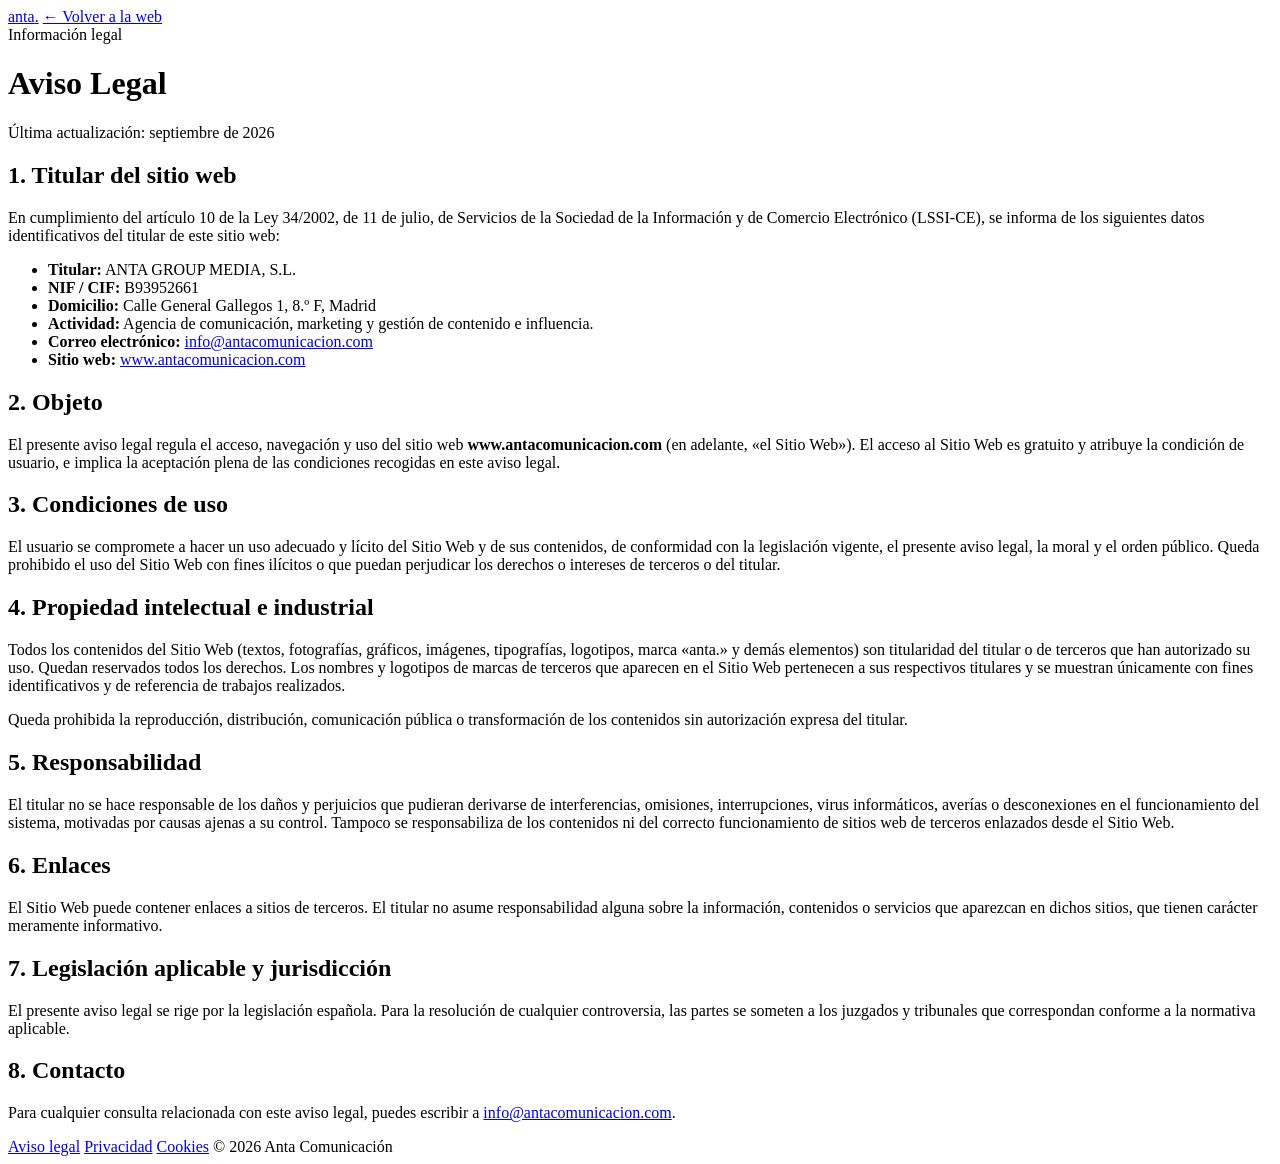
==== aviso-legal.html @ 34748390 "Legal: datos de ANTA GROUP MEDIA, S.L. (NIF, domicilio) en aviso legal y privacidad Co-Authored-By: " ====
<!DOCTYPE html>
<html lang="es">
<head>
<meta charset="UTF-8">
<meta name="viewport" content="width=device-width, initial-scale=1.0">
<title>Aviso Legal — Anta Comunicación</title>
<meta name="description" content="Aviso legal de Anta Comunicación conforme a la Ley 34/2002 (LSSI-CE).">
<meta name="robots" content="index,follow">
<link rel="icon" href="/favicon.ico" sizes="any">
<link rel="icon" type="image/png" sizes="32x32" href="/favicon-32.png">
<link rel="apple-touch-icon" sizes="180x180" href="/favicon-180.png">
<meta name="theme-color" content="#2B1C14">
<link rel="stylesheet" href="/fonts.css">
<link rel="stylesheet" href="/legal.css">
</head>
<body>
<header class="lgnav">
  <a class="logo" href="/">anta<span class="d">.</span></a>
  <a class="back" href="/">← Volver a la web</a>
</header>

<main class="lgwrap">
  <div class="eye">Información legal</div>
  <h1>Aviso Legal</h1>
  <p class="updated">Última actualización: septiembre de 2026</p>

  <h2>1. Titular del sitio web</h2>
  <p>En cumplimiento del artículo 10 de la Ley 34/2002, de 11 de julio, de Servicios de la Sociedad de la Información y de Comercio Electrónico (LSSI-CE), se informa de los siguientes datos identificativos del titular de este sitio web:</p>
  <ul>
    <li><strong>Titular:</strong> ANTA GROUP MEDIA, S.L.</li>
    <li><strong>NIF / CIF:</strong> B93952661</li>
    <li><strong>Domicilio:</strong> Calle General Gallegos 1, 8.º F, Madrid</li>
    <li><strong>Actividad:</strong> Agencia de comunicación, marketing y gestión de contenido e influencia.</li>
    <li><strong>Correo electrónico:</strong> <a href="mailto:info@antacomunicacion.com">info@antacomunicacion.com</a></li>
    <li><strong>Sitio web:</strong> <a href="https://www.antacomunicacion.com">www.antacomunicacion.com</a></li>
  </ul>

  <h2>2. Objeto</h2>
  <p>El presente aviso legal regula el acceso, navegación y uso del sitio web <strong>www.antacomunicacion.com</strong> (en adelante, «el Sitio Web»). El acceso al Sitio Web es gratuito y atribuye la condición de usuario, e implica la aceptación plena de las condiciones recogidas en este aviso legal.</p>

  <h2>3. Condiciones de uso</h2>
  <p>El usuario se compromete a hacer un uso adecuado y lícito del Sitio Web y de sus contenidos, de conformidad con la legislación vigente, el presente aviso legal, la moral y el orden público. Queda prohibido el uso del Sitio Web con fines ilícitos o que puedan perjudicar los derechos o intereses de terceros o del titular.</p>

  <h2>4. Propiedad intelectual e industrial</h2>
  <p>Todos los contenidos del Sitio Web (textos, fotografías, gráficos, imágenes, tipografías, logotipos, marca «anta.» y demás elementos) son titularidad del titular o de terceros que han autorizado su uso. Quedan reservados todos los derechos. Los nombres y logotipos de marcas de terceros que aparecen en el Sitio Web pertenecen a sus respectivos titulares y se muestran únicamente con fines identificativos y de referencia de trabajos realizados.</p>
  <p>Queda prohibida la reproducción, distribución, comunicación pública o transformación de los contenidos sin autorización expresa del titular.</p>

  <h2>5. Responsabilidad</h2>
  <p>El titular no se hace responsable de los daños y perjuicios que pudieran derivarse de interferencias, omisiones, interrupciones, virus informáticos, averías o desconexiones en el funcionamiento del sistema, motivadas por causas ajenas a su control. Tampoco se responsabiliza de los contenidos ni del correcto funcionamiento de sitios web de terceros enlazados desde el Sitio Web.</p>

  <h2>6. Enlaces</h2>
  <p>El Sitio Web puede contener enlaces a sitios de terceros. El titular no asume responsabilidad alguna sobre la información, contenidos o servicios que aparezcan en dichos sitios, que tienen carácter meramente informativo.</p>

  <h2>7. Legislación aplicable y jurisdicción</h2>
  <p>El presente aviso legal se rige por la legislación española. Para la resolución de cualquier controversia, las partes se someten a los juzgados y tribunales que correspondan conforme a la normativa aplicable.</p>

  <h2>8. Contacto</h2>
  <p>Para cualquier consulta relacionada con este aviso legal, puedes escribir a <a href="mailto:info@antacomunicacion.com">info@antacomunicacion.com</a>.</p>
</main>

<footer class="lgfoot">
  <a href="/aviso-legal.html">Aviso legal</a>
  <a href="/privacidad.html">Privacidad</a>
  <a href="/cookies.html">Cookies</a>
  <span>© 2026 Anta Comunicación</span>
</footer>
</body>
</html>
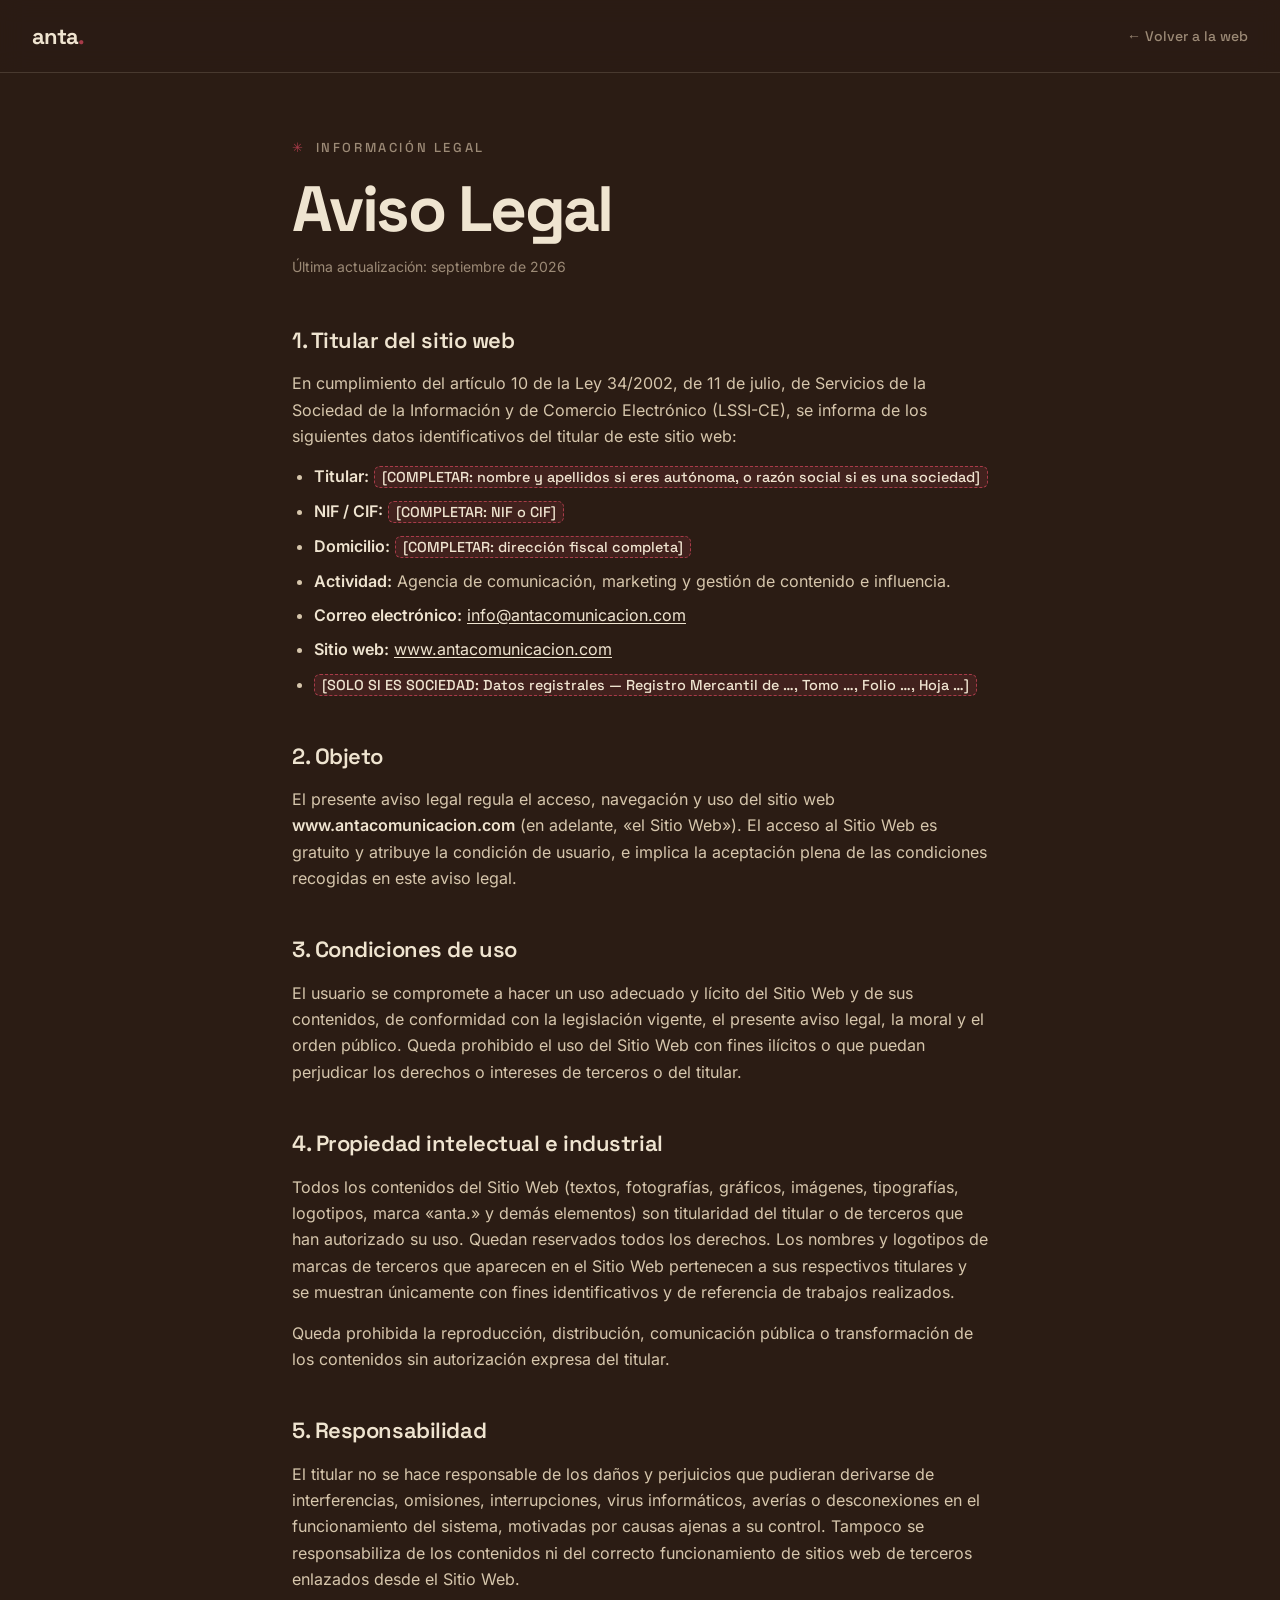
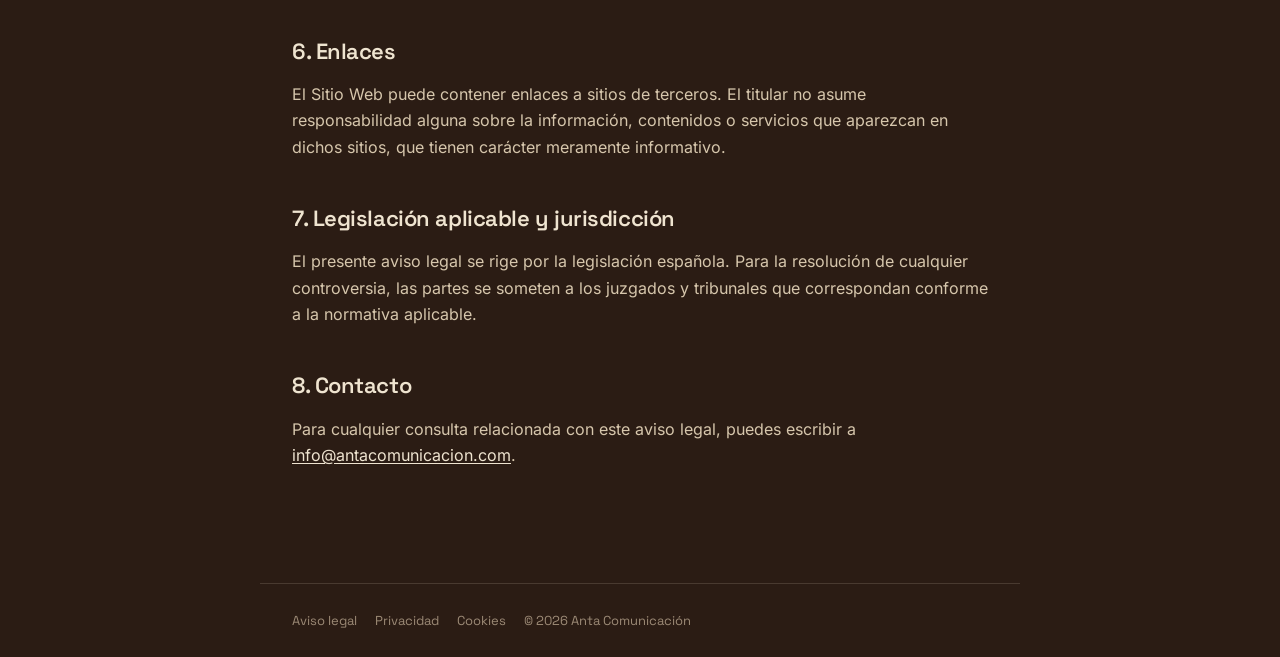
==== commit 27861a53: "Cumplimiento legal (aviso legal, privacidad, cookies) + fuentes autoalojadas + formulario con consen" ====
--- a/aviso-legal.html
+++ b/aviso-legal.html
@@ -27,12 +27,13 @@
   <h2>1. Titular del sitio web</h2>
   <p>En cumplimiento del artículo 10 de la Ley 34/2002, de 11 de julio, de Servicios de la Sociedad de la Información y de Comercio Electrónico (LSSI-CE), se informa de los siguientes datos identificativos del titular de este sitio web:</p>
   <ul>
-    <li><strong>Titular:</strong> ANTA GROUP MEDIA, S.L.</li>
-    <li><strong>NIF / CIF:</strong> B93952661</li>
-    <li><strong>Domicilio:</strong> Calle General Gallegos 1, 8.º F, Madrid</li>
+    <li><strong>Titular:</strong> <span class="ph">[COMPLETAR: nombre y apellidos si eres autónoma, o razón social si es una sociedad]</span></li>
+    <li><strong>NIF / CIF:</strong> <span class="ph">[COMPLETAR: NIF o CIF]</span></li>
+    <li><strong>Domicilio:</strong> <span class="ph">[COMPLETAR: dirección fiscal completa]</span></li>
     <li><strong>Actividad:</strong> Agencia de comunicación, marketing y gestión de contenido e influencia.</li>
     <li><strong>Correo electrónico:</strong> <a href="mailto:info@antacomunicacion.com">info@antacomunicacion.com</a></li>
     <li><strong>Sitio web:</strong> <a href="https://www.antacomunicacion.com">www.antacomunicacion.com</a></li>
+    <li><span class="ph">[SOLO SI ES SOCIEDAD: Datos registrales — Registro Mercantil de …, Tomo …, Folio …, Hoja …]</span></li>
   </ul>
 
   <h2>2. Objeto</h2>
--- a/fonts.css
+++ b/fonts.css
@@ -0,0 +1,19 @@
+/* Fuentes autoalojadas — sin llamadas a Google (privacidad RGPD) */
+/* Space Grotesk */
+@font-face{font-family:'Space Grotesk';font-style:normal;font-weight:400;font-display:swap;src:url('/fonts/space-grotesk-latin-400-normal.woff2') format('woff2');unicode-range:U+0000-00FF,U+0131,U+0152-0153,U+02BB-02BC,U+02C6,U+02DA,U+02DC,U+0304,U+0308,U+0329,U+2000-206F,U+2074,U+20AC,U+2122,U+2191,U+2193,U+2212,U+2215,U+FEFF,U+FFFD}
+@font-face{font-family:'Space Grotesk';font-style:normal;font-weight:400;font-display:swap;src:url('/fonts/space-grotesk-latin-ext-400-normal.woff2') format('woff2');unicode-range:U+0100-02AF,U+0304,U+0308,U+0329,U+1E00-1E9F,U+1EF2-1EFF,U+2020,U+20A0-20AB,U+20AD-20C0,U+2113,U+2C60-2C7F,U+A720-A7FF}
+@font-face{font-family:'Space Grotesk';font-style:normal;font-weight:500;font-display:swap;src:url('/fonts/space-grotesk-latin-500-normal.woff2') format('woff2');unicode-range:U+0000-00FF,U+0131,U+0152-0153,U+02BB-02BC,U+02C6,U+02DA,U+02DC,U+0304,U+0308,U+0329,U+2000-206F,U+2074,U+20AC,U+2122,U+2191,U+2193,U+2212,U+2215,U+FEFF,U+FFFD}
+@font-face{font-family:'Space Grotesk';font-style:normal;font-weight:500;font-display:swap;src:url('/fonts/space-grotesk-latin-ext-500-normal.woff2') format('woff2');unicode-range:U+0100-02AF,U+0304,U+0308,U+0329,U+1E00-1E9F,U+1EF2-1EFF,U+2020,U+20A0-20AB,U+20AD-20C0,U+2113,U+2C60-2C7F,U+A720-A7FF}
+@font-face{font-family:'Space Grotesk';font-style:normal;font-weight:600;font-display:swap;src:url('/fonts/space-grotesk-latin-600-normal.woff2') format('woff2');unicode-range:U+0000-00FF,U+0131,U+0152-0153,U+02BB-02BC,U+02C6,U+02DA,U+02DC,U+0304,U+0308,U+0329,U+2000-206F,U+2074,U+20AC,U+2122,U+2191,U+2193,U+2212,U+2215,U+FEFF,U+FFFD}
+@font-face{font-family:'Space Grotesk';font-style:normal;font-weight:600;font-display:swap;src:url('/fonts/space-grotesk-latin-ext-600-normal.woff2') format('woff2');unicode-range:U+0100-02AF,U+0304,U+0308,U+0329,U+1E00-1E9F,U+1EF2-1EFF,U+2020,U+20A0-20AB,U+20AD-20C0,U+2113,U+2C60-2C7F,U+A720-A7FF}
+@font-face{font-family:'Space Grotesk';font-style:normal;font-weight:700;font-display:swap;src:url('/fonts/space-grotesk-latin-700-normal.woff2') format('woff2');unicode-range:U+0000-00FF,U+0131,U+0152-0153,U+02BB-02BC,U+02C6,U+02DA,U+02DC,U+0304,U+0308,U+0329,U+2000-206F,U+2074,U+20AC,U+2122,U+2191,U+2193,U+2212,U+2215,U+FEFF,U+FFFD}
+@font-face{font-family:'Space Grotesk';font-style:normal;font-weight:700;font-display:swap;src:url('/fonts/space-grotesk-latin-ext-700-normal.woff2') format('woff2');unicode-range:U+0100-02AF,U+0304,U+0308,U+0329,U+1E00-1E9F,U+1EF2-1EFF,U+2020,U+20A0-20AB,U+20AD-20C0,U+2113,U+2C60-2C7F,U+A720-A7FF}
+/* Inter */
+@font-face{font-family:'Inter';font-style:normal;font-weight:400;font-display:swap;src:url('/fonts/inter-latin-400-normal.woff2') format('woff2');unicode-range:U+0000-00FF,U+0131,U+0152-0153,U+02BB-02BC,U+02C6,U+02DA,U+02DC,U+0304,U+0308,U+0329,U+2000-206F,U+2074,U+20AC,U+2122,U+2191,U+2193,U+2212,U+2215,U+FEFF,U+FFFD}
+@font-face{font-family:'Inter';font-style:normal;font-weight:400;font-display:swap;src:url('/fonts/inter-latin-ext-400-normal.woff2') format('woff2');unicode-range:U+0100-02AF,U+0304,U+0308,U+0329,U+1E00-1E9F,U+1EF2-1EFF,U+2020,U+20A0-20AB,U+20AD-20C0,U+2113,U+2C60-2C7F,U+A720-A7FF}
+@font-face{font-family:'Inter';font-style:normal;font-weight:500;font-display:swap;src:url('/fonts/inter-latin-500-normal.woff2') format('woff2');unicode-range:U+0000-00FF,U+0131,U+0152-0153,U+02BB-02BC,U+02C6,U+02DA,U+02DC,U+0304,U+0308,U+0329,U+2000-206F,U+2074,U+20AC,U+2122,U+2191,U+2193,U+2212,U+2215,U+FEFF,U+FFFD}
+@font-face{font-family:'Inter';font-style:normal;font-weight:500;font-display:swap;src:url('/fonts/inter-latin-ext-500-normal.woff2') format('woff2');unicode-range:U+0100-02AF,U+0304,U+0308,U+0329,U+1E00-1E9F,U+1EF2-1EFF,U+2020,U+20A0-20AB,U+20AD-20C0,U+2113,U+2C60-2C7F,U+A720-A7FF}
+@font-face{font-family:'Inter';font-style:normal;font-weight:600;font-display:swap;src:url('/fonts/inter-latin-600-normal.woff2') format('woff2');unicode-range:U+0000-00FF,U+0131,U+0152-0153,U+02BB-02BC,U+02C6,U+02DA,U+02DC,U+0304,U+0308,U+0329,U+2000-206F,U+2074,U+20AC,U+2122,U+2191,U+2193,U+2212,U+2215,U+FEFF,U+FFFD}
+@font-face{font-family:'Inter';font-style:normal;font-weight:600;font-display:swap;src:url('/fonts/inter-latin-ext-600-normal.woff2') format('woff2');unicode-range:U+0100-02AF,U+0304,U+0308,U+0329,U+1E00-1E9F,U+1EF2-1EFF,U+2020,U+20A0-20AB,U+20AD-20C0,U+2113,U+2C60-2C7F,U+A720-A7FF}
+@font-face{font-family:'Inter';font-style:normal;font-weight:700;font-display:swap;src:url('/fonts/inter-latin-700-normal.woff2') format('woff2');unicode-range:U+0000-00FF,U+0131,U+0152-0153,U+02BB-02BC,U+02C6,U+02DA,U+02DC,U+0304,U+0308,U+0329,U+2000-206F,U+2074,U+20AC,U+2122,U+2191,U+2193,U+2212,U+2215,U+FEFF,U+FFFD}
+@font-face{font-family:'Inter';font-style:normal;font-weight:700;font-display:swap;src:url('/fonts/inter-latin-ext-700-normal.woff2') format('woff2');unicode-range:U+0100-02AF,U+0304,U+0308,U+0329,U+1E00-1E9F,U+1EF2-1EFF,U+2020,U+20A0-20AB,U+20AD-20C0,U+2113,U+2C60-2C7F,U+A720-A7FF}
--- a/legal.css
+++ b/legal.css
@@ -0,0 +1,33 @@
+:root{
+  --hueso:#EFE4D0;--paper:#F6EEDF;--asfalto:#2B1C14;--asfalto-2:#3A281E;
+  --lime:#A83B49;--grey:#9C8A76;--line:rgba(239,228,208,.15);
+  --disp:'Space Grotesk',sans-serif;--body:'Inter',sans-serif;
+}
+*{margin:0;padding:0;box-sizing:border-box}
+html{scroll-behavior:smooth}
+body{background:var(--asfalto);color:var(--hueso);font-family:var(--body);-webkit-font-smoothing:antialiased;line-height:1.65}
+a{color:inherit}
+.lgnav{position:sticky;top:0;z-index:10;display:flex;justify-content:space-between;align-items:center;padding:18px 32px;background:rgba(43,28,20,.85);backdrop-filter:blur(12px);border-bottom:1px solid var(--line)}
+.lgnav .logo{font-family:var(--disp);font-weight:700;font-size:22px;letter-spacing:-.05em;text-decoration:none;color:var(--hueso)}
+.lgnav .logo .d{color:var(--lime)}
+.lgnav .back{font-family:var(--disp);font-weight:500;font-size:14px;color:var(--grey);text-decoration:none;transition:color .2s}
+.lgnav .back:hover{color:var(--hueso)}
+.lgwrap{max-width:760px;margin:0 auto;padding:64px 32px 100px}
+.lgwrap .eye{font-family:var(--disp);font-weight:500;font-size:13px;letter-spacing:.2em;text-transform:uppercase;color:var(--grey);margin-bottom:18px;display:flex;align-items:center;gap:10px}
+.lgwrap .eye:before{content:"✳";color:var(--lime)}
+.lgwrap h1{font-family:var(--disp);font-weight:700;font-size:clamp(36px,7vw,64px);letter-spacing:-.04em;line-height:1;margin-bottom:14px}
+.lgwrap .updated{font-size:14px;color:var(--grey);margin-bottom:44px}
+.lgwrap h2{font-family:var(--disp);font-weight:600;font-size:22px;letter-spacing:-.02em;margin:40px 0 12px;color:var(--hueso)}
+.lgwrap h3{font-family:var(--disp);font-weight:600;font-size:17px;margin:26px 0 8px;color:var(--hueso)}
+.lgwrap p{color:#D6C6AC;margin:0 0 14px}
+.lgwrap ul{color:#D6C6AC;margin:0 0 14px;padding-left:22px}
+.lgwrap li{margin:0 0 8px}
+.lgwrap a{color:var(--hueso);text-decoration:underline;text-underline-offset:2px}
+.lgwrap strong{color:var(--hueso);font-weight:600}
+.lgwrap table{width:100%;border-collapse:collapse;margin:10px 0 20px;font-size:14px}
+.lgwrap th,.lgwrap td{border:1px solid var(--line);padding:10px 12px;text-align:left;color:#D6C6AC;vertical-align:top}
+.lgwrap th{font-family:var(--disp);font-weight:600;color:var(--hueso);background:rgba(239,228,208,.04)}
+.ph{background:rgba(168,59,73,.18);border:1px dashed var(--lime);border-radius:6px;padding:1px 7px;color:var(--hueso);font-family:var(--disp);font-size:.9em;font-weight:500}
+.lgfoot{border-top:1px solid var(--line);max-width:760px;margin:0 auto;padding:26px 32px;display:flex;gap:18px;flex-wrap:wrap;font-family:var(--disp);font-size:13px;color:var(--grey)}
+.lgfoot a{color:var(--grey);text-decoration:none;transition:color .2s}
+.lgfoot a:hover{color:var(--hueso)}
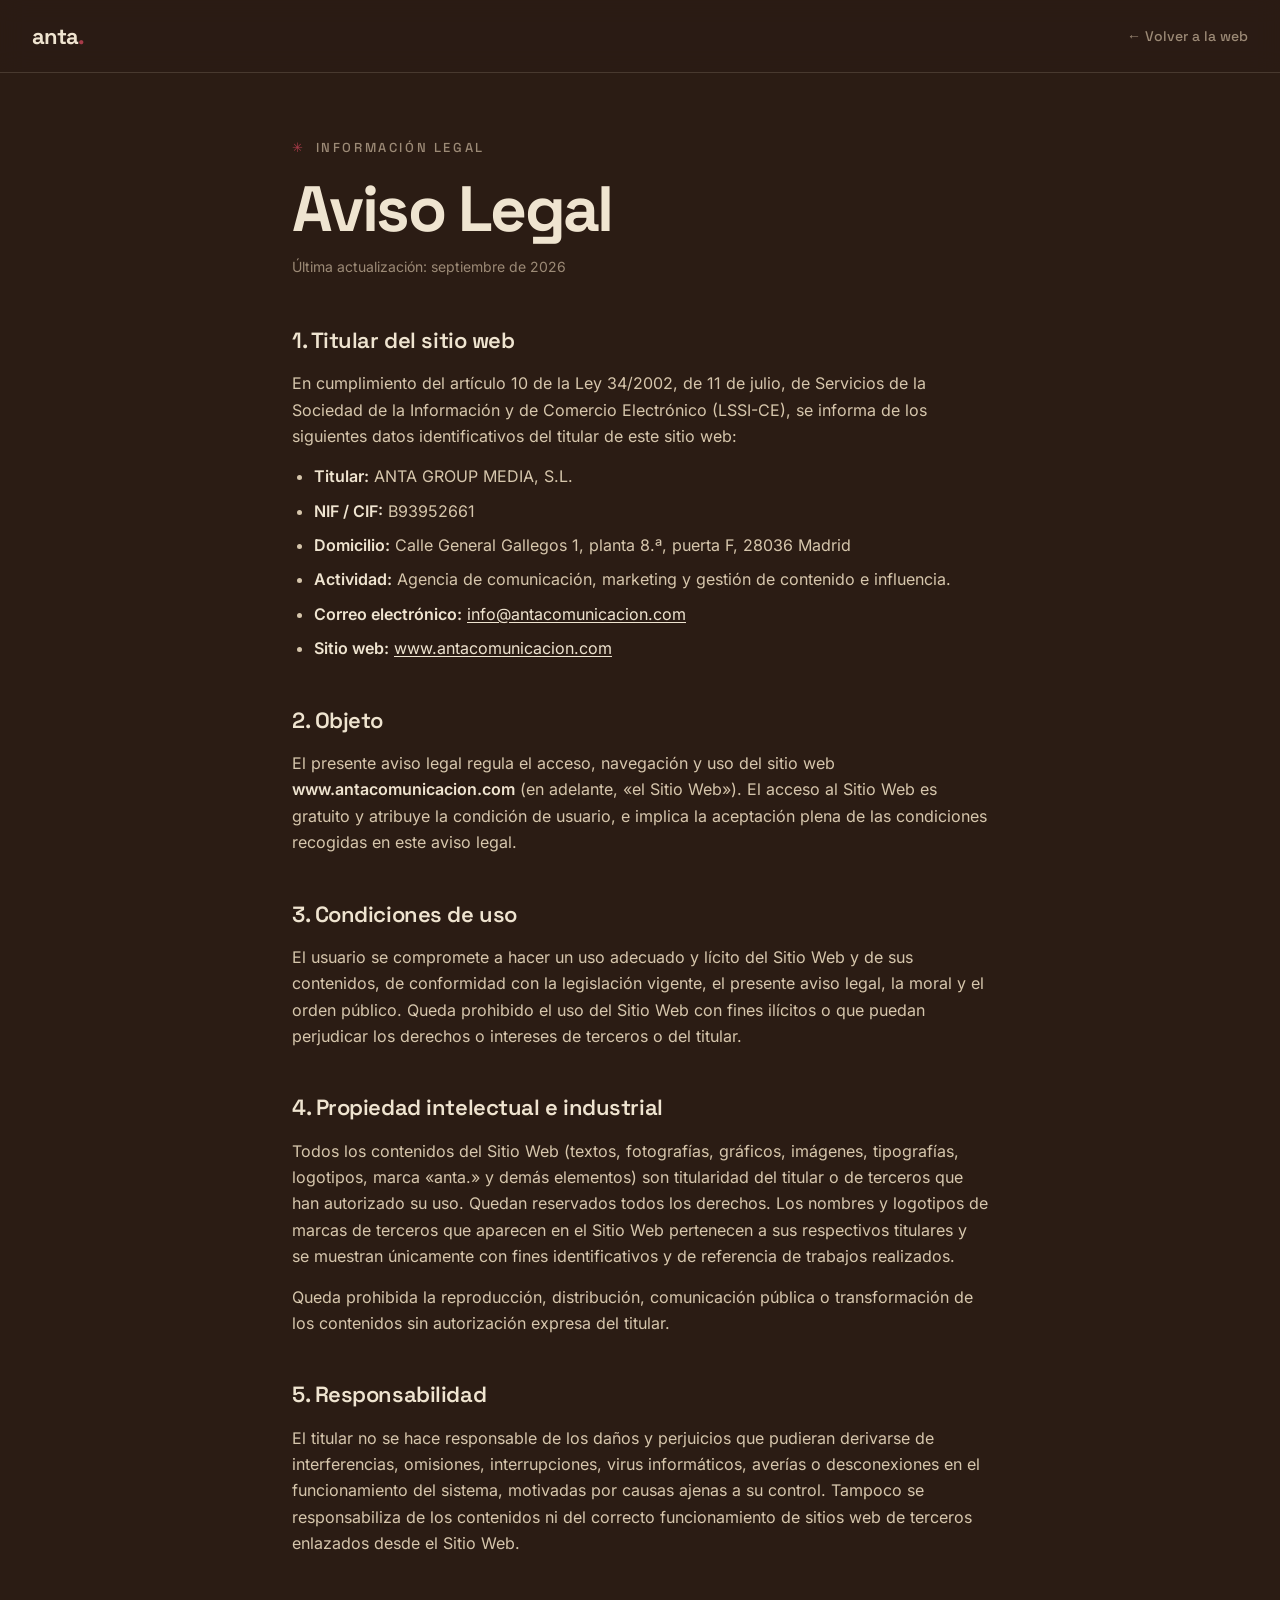
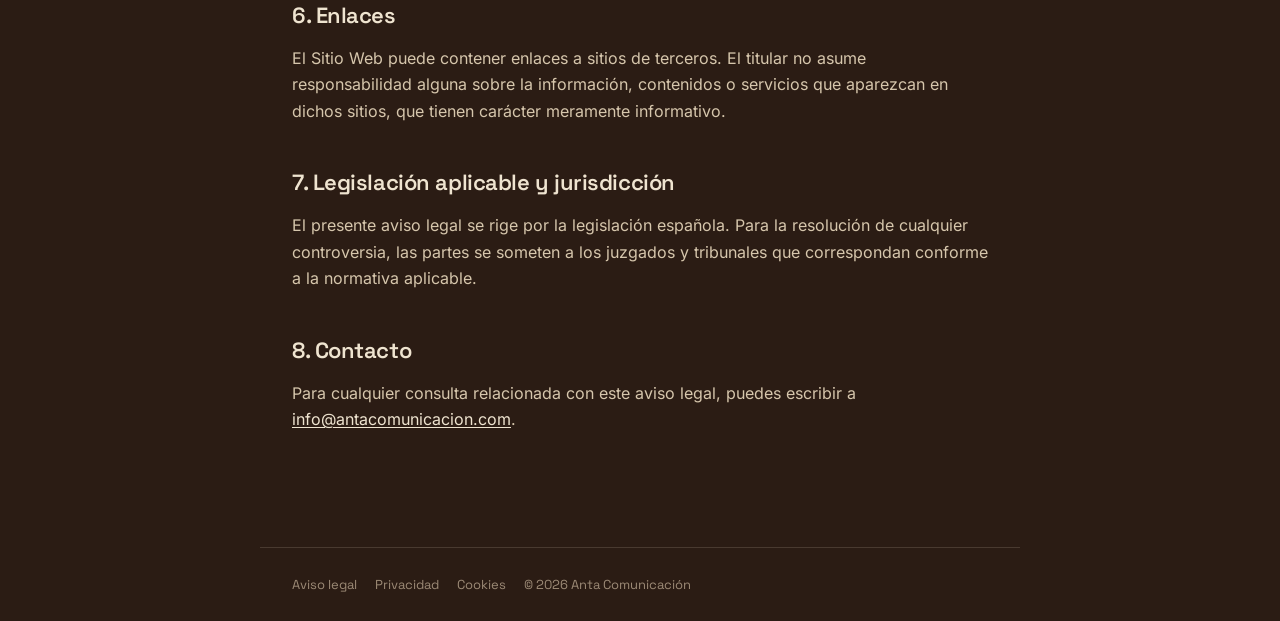
==== commit 6fb16933: "Cumplimiento y humanización: domicilio completo (CP 28036), textos legales sin tono IA, foco accesib" ====
--- a/aviso-legal.html
+++ b/aviso-legal.html
@@ -27,13 +27,12 @@
   <h2>1. Titular del sitio web</h2>
   <p>En cumplimiento del artículo 10 de la Ley 34/2002, de 11 de julio, de Servicios de la Sociedad de la Información y de Comercio Electrónico (LSSI-CE), se informa de los siguientes datos identificativos del titular de este sitio web:</p>
   <ul>
-    <li><strong>Titular:</strong> <span class="ph">[COMPLETAR: nombre y apellidos si eres autónoma, o razón social si es una sociedad]</span></li>
-    <li><strong>NIF / CIF:</strong> <span class="ph">[COMPLETAR: NIF o CIF]</span></li>
-    <li><strong>Domicilio:</strong> <span class="ph">[COMPLETAR: dirección fiscal completa]</span></li>
+    <li><strong>Titular:</strong> ANTA GROUP MEDIA, S.L.</li>
+    <li><strong>NIF / CIF:</strong> B93952661</li>
+    <li><strong>Domicilio:</strong> Calle General Gallegos 1, planta 8.ª, puerta F, 28036 Madrid</li>
     <li><strong>Actividad:</strong> Agencia de comunicación, marketing y gestión de contenido e influencia.</li>
     <li><strong>Correo electrónico:</strong> <a href="mailto:info@antacomunicacion.com">info@antacomunicacion.com</a></li>
     <li><strong>Sitio web:</strong> <a href="https://www.antacomunicacion.com">www.antacomunicacion.com</a></li>
-    <li><span class="ph">[SOLO SI ES SOCIEDAD: Datos registrales — Registro Mercantil de …, Tomo …, Folio …, Hoja …]</span></li>
   </ul>
 
   <h2>2. Objeto</h2>
--- a/legal.css
+++ b/legal.css
@@ -7,6 +7,7 @@
 html{scroll-behavior:smooth}
 body{background:var(--asfalto);color:var(--hueso);font-family:var(--body);-webkit-font-smoothing:antialiased;line-height:1.65}
 a{color:inherit}
+a:focus-visible,:focus-visible{outline:2px solid var(--lime);outline-offset:2px;border-radius:3px}
 .lgnav{position:sticky;top:0;z-index:10;display:flex;justify-content:space-between;align-items:center;padding:18px 32px;background:rgba(43,28,20,.85);backdrop-filter:blur(12px);border-bottom:1px solid var(--line)}
 .lgnav .logo{font-family:var(--disp);font-weight:700;font-size:22px;letter-spacing:-.05em;text-decoration:none;color:var(--hueso)}
 .lgnav .logo .d{color:var(--lime)}
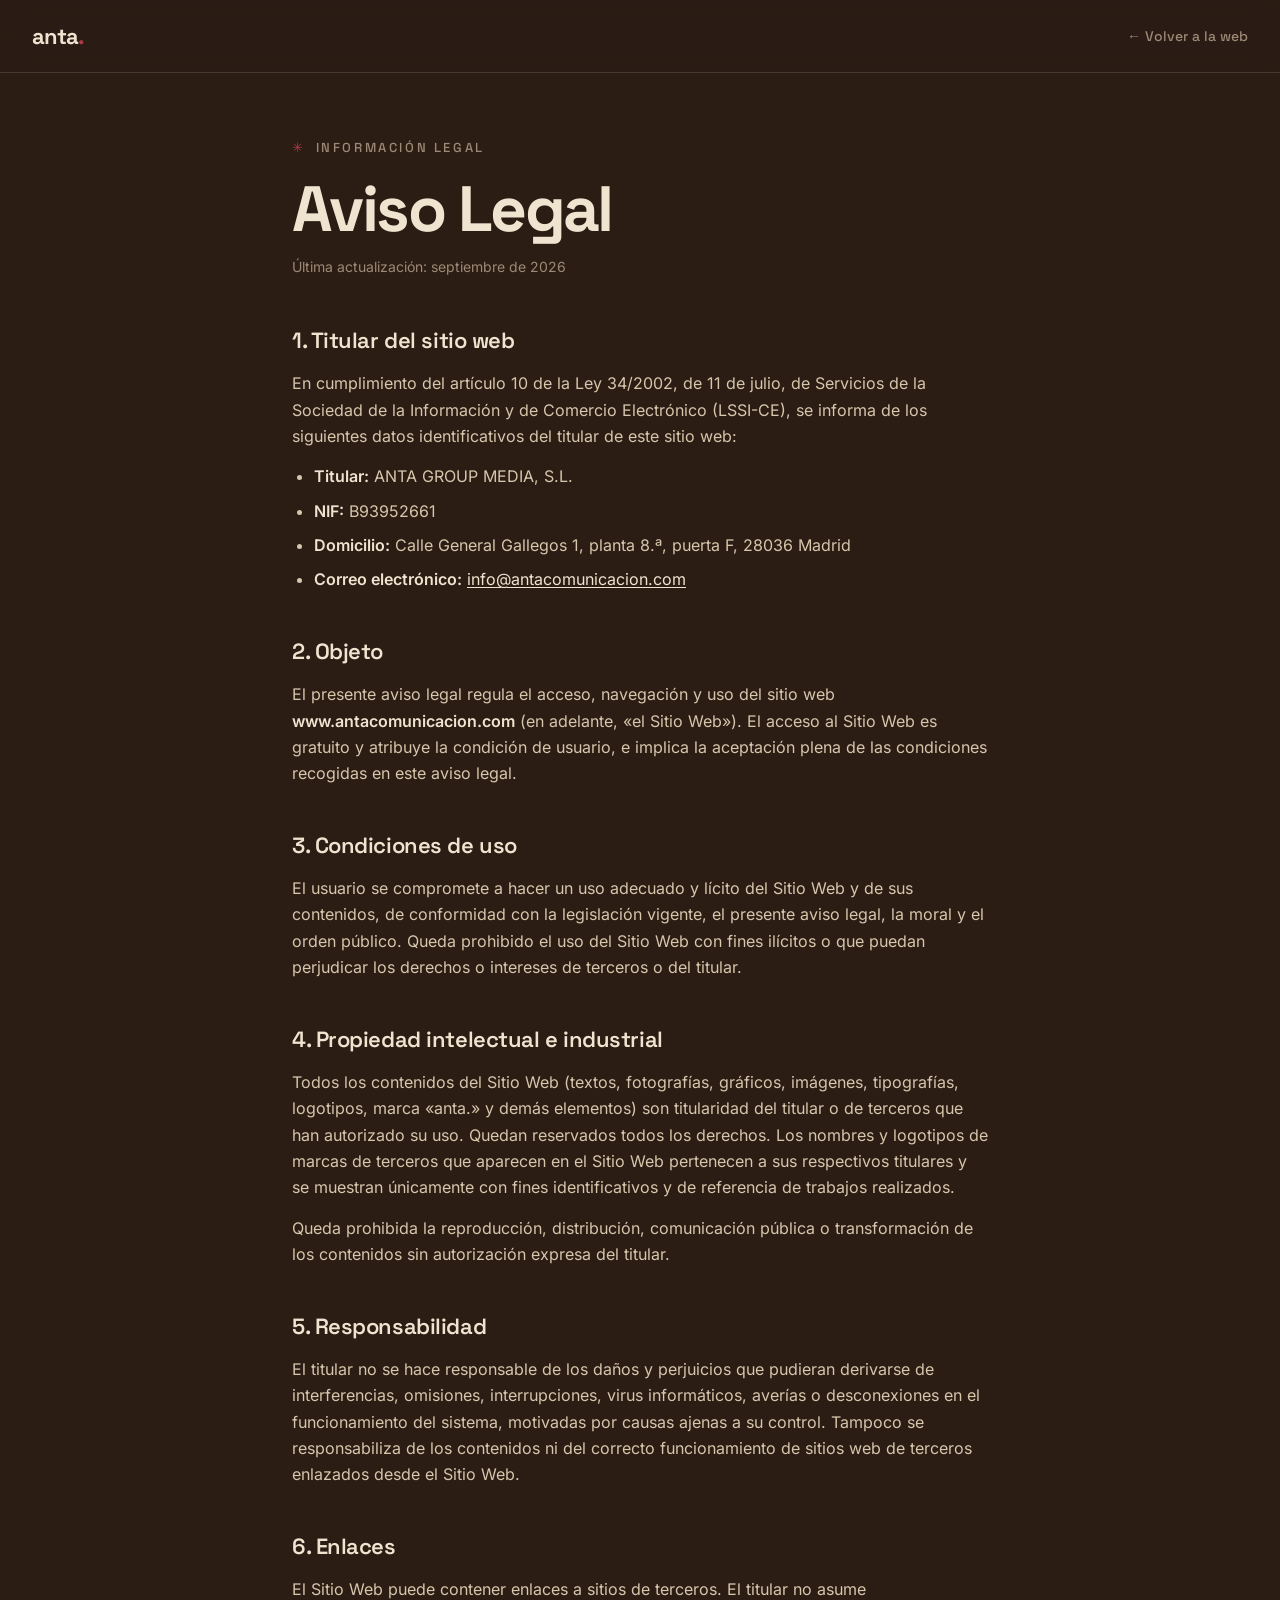
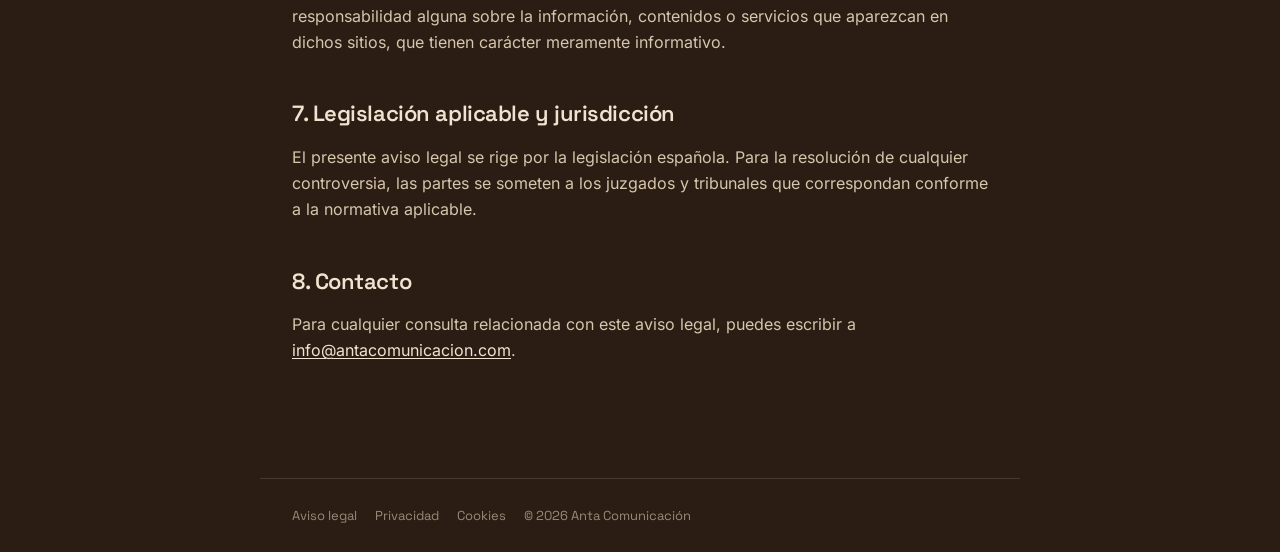
==== commit 7aeb664f: "Minimización de datos: quitar domicilio de privacidad (no exigido por RGPD) y datos accesorios del a" ====
--- a/aviso-legal.html
+++ b/aviso-legal.html
@@ -28,11 +28,9 @@
   <p>En cumplimiento del artículo 10 de la Ley 34/2002, de 11 de julio, de Servicios de la Sociedad de la Información y de Comercio Electrónico (LSSI-CE), se informa de los siguientes datos identificativos del titular de este sitio web:</p>
   <ul>
     <li><strong>Titular:</strong> ANTA GROUP MEDIA, S.L.</li>
-    <li><strong>NIF / CIF:</strong> B93952661</li>
+    <li><strong>NIF:</strong> B93952661</li>
     <li><strong>Domicilio:</strong> Calle General Gallegos 1, planta 8.ª, puerta F, 28036 Madrid</li>
-    <li><strong>Actividad:</strong> Agencia de comunicación, marketing y gestión de contenido e influencia.</li>
     <li><strong>Correo electrónico:</strong> <a href="mailto:info@antacomunicacion.com">info@antacomunicacion.com</a></li>
-    <li><strong>Sitio web:</strong> <a href="https://www.antacomunicacion.com">www.antacomunicacion.com</a></li>
   </ul>
 
   <h2>2. Objeto</h2>
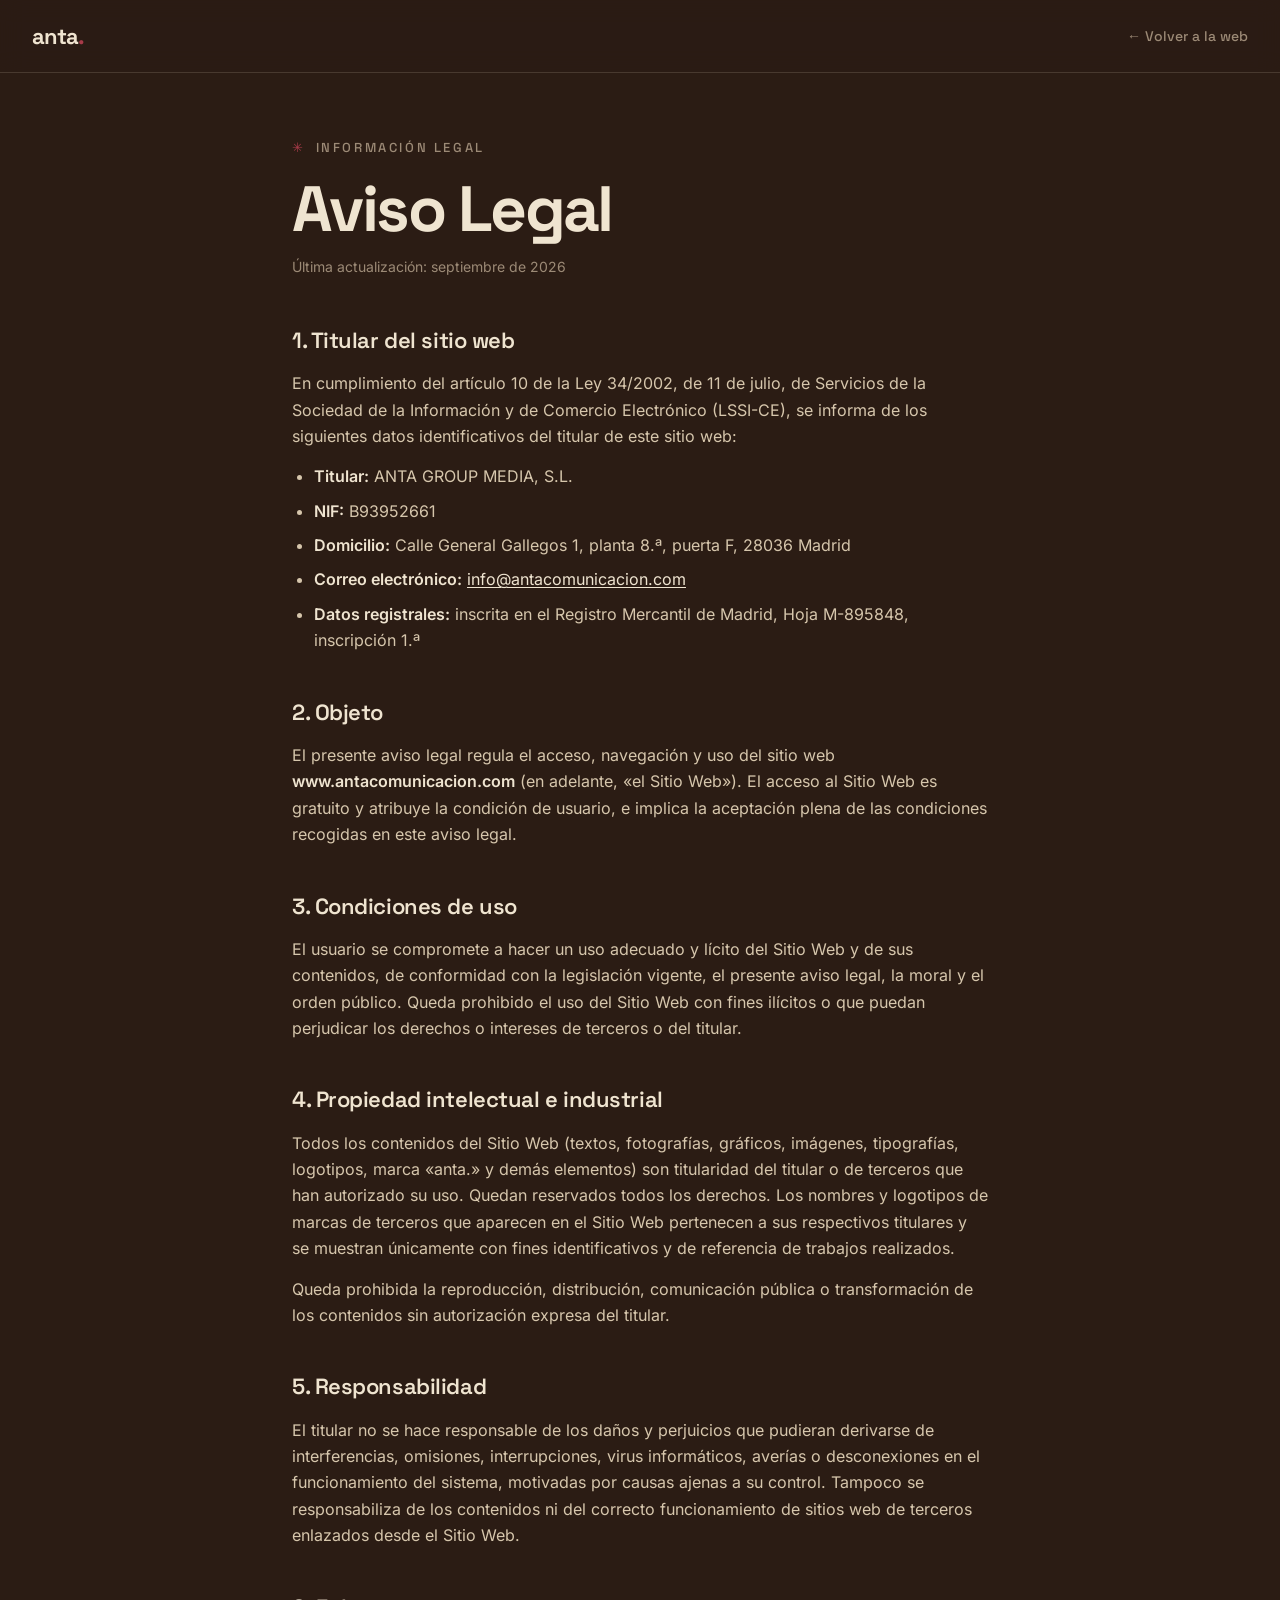
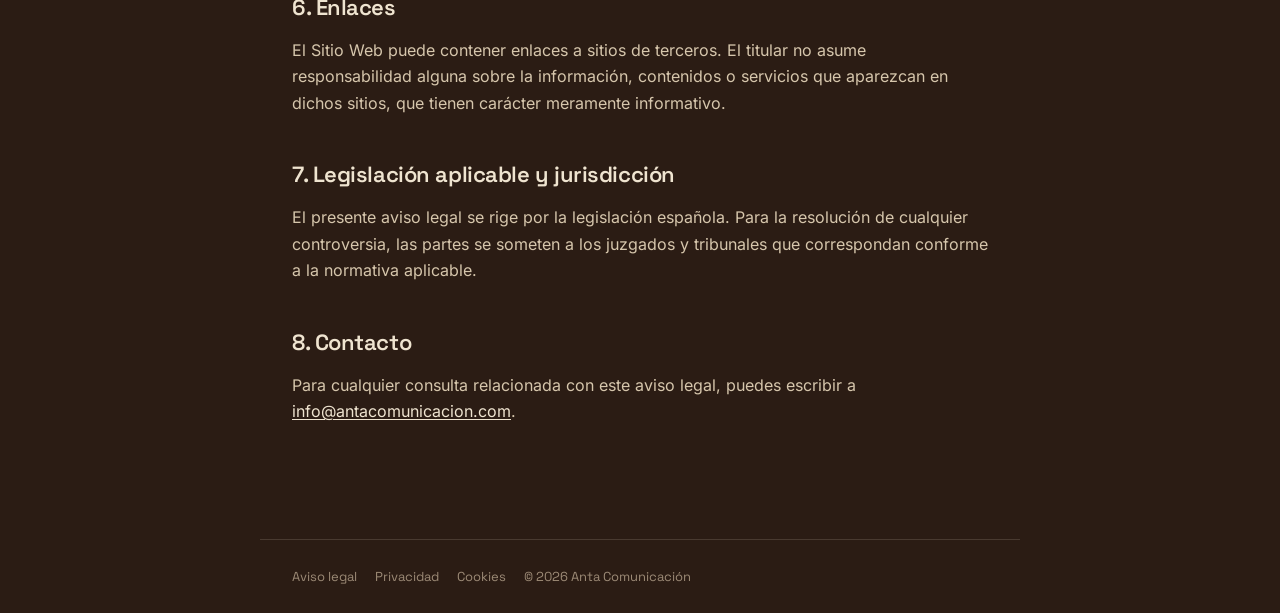
==== commit f69d0e71: "Aviso legal: datos registrales (Registro Mercantil de Madrid, Hoja M-895848, inscripción 1.ª) Co-Aut" ====
--- a/aviso-legal.html
+++ b/aviso-legal.html
@@ -31,6 +31,7 @@
     <li><strong>NIF:</strong> B93952661</li>
     <li><strong>Domicilio:</strong> Calle General Gallegos 1, planta 8.ª, puerta F, 28036 Madrid</li>
     <li><strong>Correo electrónico:</strong> <a href="mailto:info@antacomunicacion.com">info@antacomunicacion.com</a></li>
+    <li><strong>Datos registrales:</strong> inscrita en el Registro Mercantil de Madrid, Hoja M-895848, inscripción 1.ª</li>
   </ul>
 
   <h2>2. Objeto</h2>
